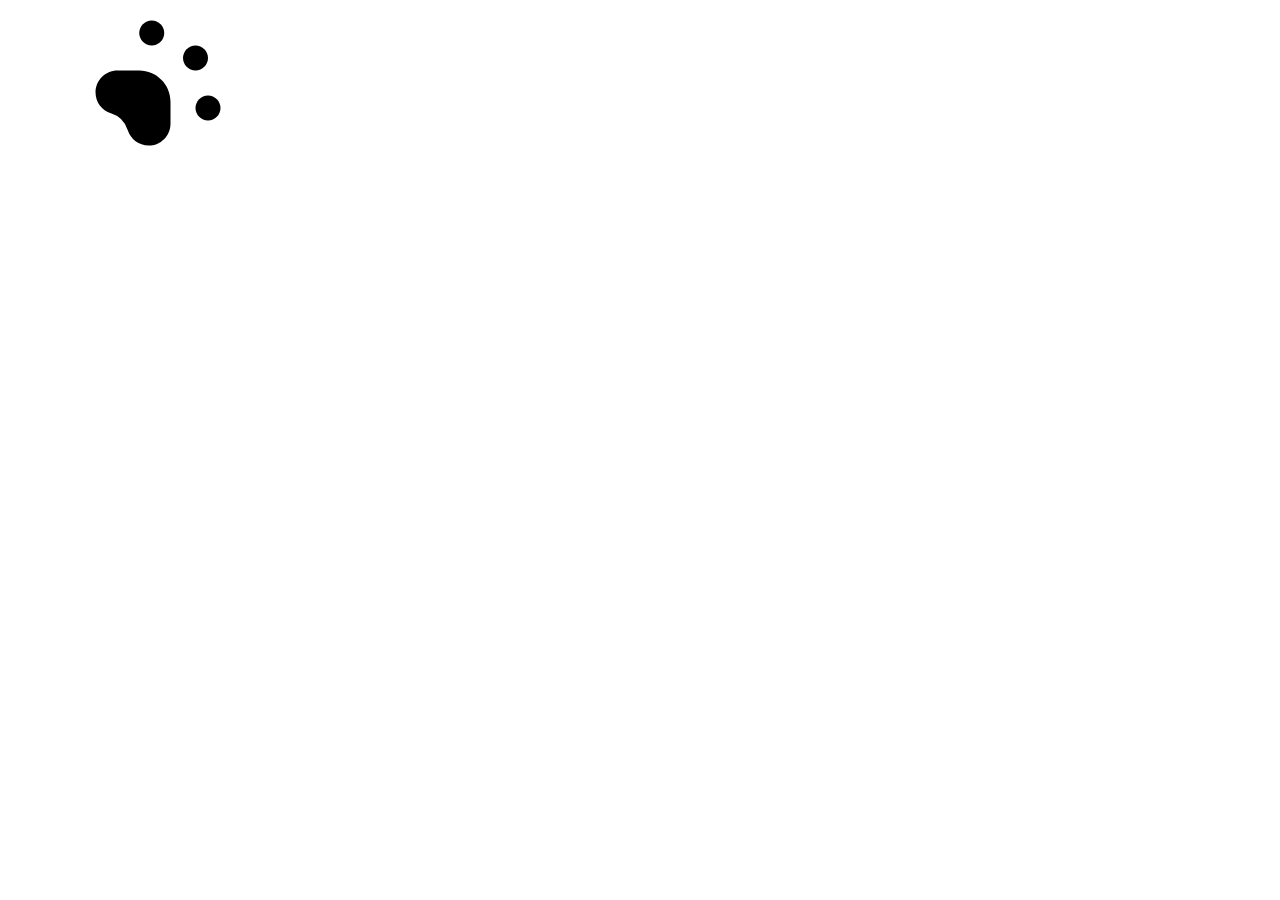
==== about.html @ f340c149 "init commit" ====
<!DOCTYPE html>
<html lang="en">

<head>
  <meta charset="UTF-8">
  <meta name="viewport" content="width=device-width, initial-scale=1.0">
  <title>О нас
    <link rel="stylesheet" href="./web/css/main.css">
    <link rel="stylesheet" href="./web/css/about.css">
  </title>
</head>

<body>
  <header>
    <div class="logo">
      <span>
        <svg class="logo__icon">
          <use href="./images/sprite.svg#icon-paw-print"></use>
        </svg>
      </span>
      <span class="logo__text"></span>
    </div>
  </header>
</body>

</html>
---- web/css/main.css ----
html,
body,
div,
span,
applet,
object,
iframe,
h1,
h2,
h3,
h4,
h5,
h6,
p,
blockquote,
pre,
a,
abbr,
acronym,
address,
big,
cite,
code,
del,
dfn,
em,
img,
ins,
kbd,
q,
s,
samp,
small,
strike,
strong,
sub,
sup,
tt,
var,
b,
u,
i,
center,
dl,
dt,
dd,
ol,
ul,
li,
fieldset,
form,
label,
legend,
table,
caption,
tbody,
tfoot,
thead,
tr,
th,
td,
article,
aside,
canvas,
details,
embed,
figure,
figcaption,
footer,
header,
hgroup,
main,
menu,
nav,
output,
ruby,
section,
summary,
time,
mark,
audio,
video {
  margin: 0;
  padding: 0;
  border: 0;
  font-size: 100%;
  font: inherit;
  vertical-align: baseline;
}

article,
aside,
details,
figcaption,
figure,
footer,
header,
hgroup,
main,
menu,
nav,
section {
  display: block;
}

*[hidden] {
  display: none;
}

body {
  line-height: 1;
}

menu,
ol,
ul {
  list-style: none;
}

blockquote,
q {
  quotes: none;
}

blockquote:before,
blockquote:after,
q:before,
q:after {
  content: "";
  content: none;
}

table {
  border-collapse: collapse;
  border-spacing: 0;
}/*# sourceMappingURL=main.css.map */
---- web/css/about.css ----
/*# sourceMappingURL=about.css.map */
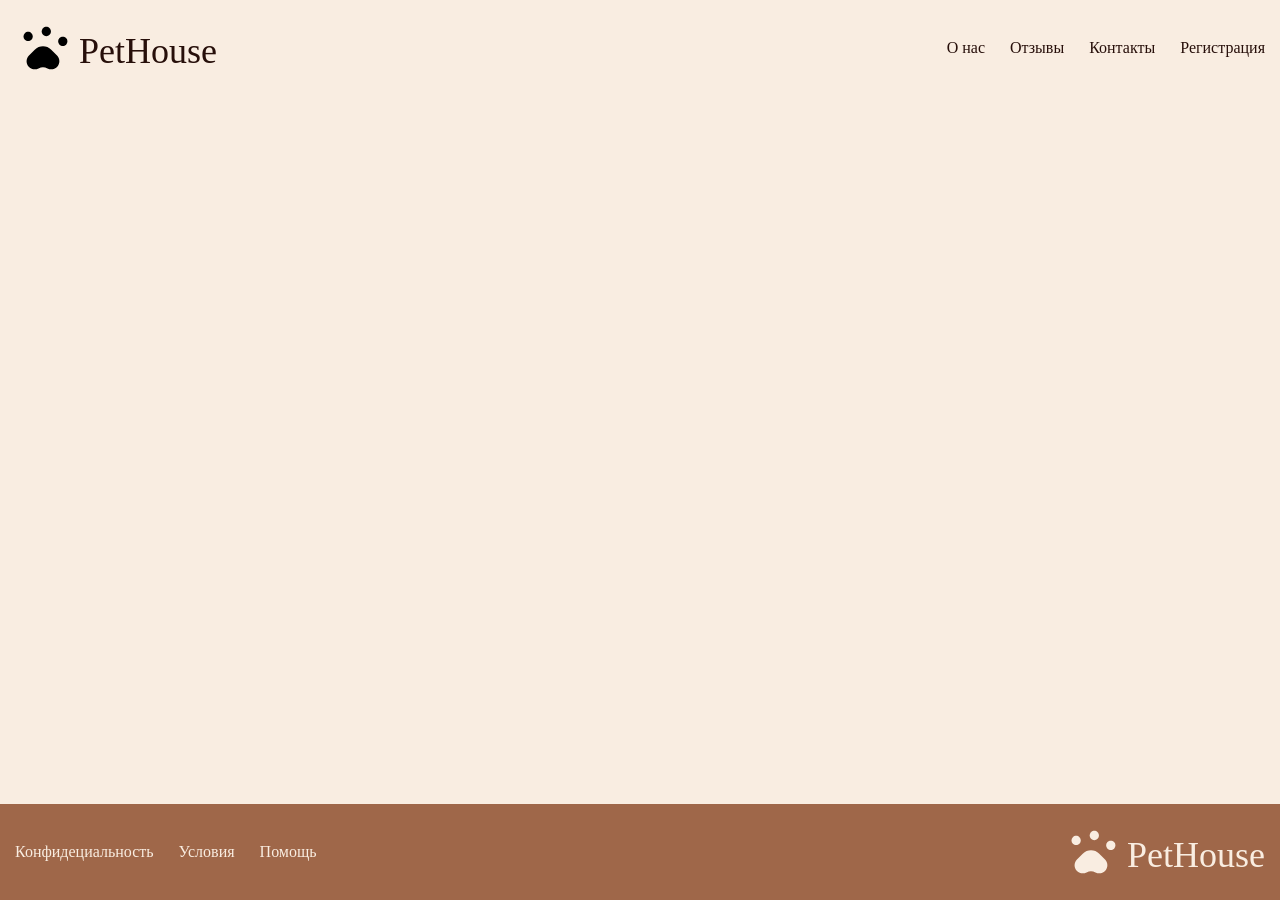
==== commit d9d7fe1a: "add header and footer" ====
--- a/about.html
+++ b/about.html
@@ -4,23 +4,100 @@
 <head>
   <meta charset="UTF-8">
   <meta name="viewport" content="width=device-width, initial-scale=1.0">
-  <title>О нас
-    <link rel="stylesheet" href="./web/css/main.css">
-    <link rel="stylesheet" href="./web/css/about.css">
-  </title>
+  <title>О нас</title>
+  <link rel="stylesheet" href="./web/css/main.css">
+  <link rel="stylesheet" href="./web/css/about.css">
 </head>
 
 <body>
-  <header>
-    <div class="logo">
-      <span>
-        <svg class="logo__icon">
-          <use href="./images/sprite.svg#icon-paw-print"></use>
-        </svg>
-      </span>
-      <span class="logo__text"></span>
+  <header class="header container">
+    <div>
+      <a href="" class="logo">
+        <span>
+          <svg class="logo__icon">
+            <use href="./images/sprite.svg#icon-paw-print"></use>
+          </svg>
+        </span>
+        <span class="logo__text">PetHouse</span>
+      </a>
     </div>
+
+    <nav class="nav">
+      <ul class="nav__list">
+        <li class="nav__item">
+          <a href="">
+            <span class="nav__text">
+              О нас
+            </span>
+          </a>
+        </li>
+        <li class="nav__item">
+          <a href="">
+            <span class="nav__text">
+              Отзывы
+            </span>
+          </a>
+        </li>
+        <li class="nav__item">
+          <a href="">
+            <span class="nav__text">
+              Контакты
+            </span>
+          </a>
+        </li>
+        <li class="nav__item">
+          <a href="">
+            <span class="nav__text">
+              Регистрация
+            </span>
+          </a>
+        </li>
+      </ul>
+    </nav>
   </header>
+
+  <main></main>
+
+  <footer class="footer">
+    <div class="container">
+      <div>
+        <a href="" class="logo">
+          <span>
+            <svg class="logo__icon">
+              <use href="./images/sprite.svg#icon-paw-print"></use>
+            </svg>
+          </span>
+          <span class="logo__text">PetHouse</span>
+        </a>
+      </div>
+
+      <nav class="nav">
+        <ul class="nav__list">
+          <li class="nav__item">
+            <a href="">
+              <span class="nav__text">
+                Конфидециальность
+              </span>
+            </a>
+          </li>
+          <li class="nav__item">
+            <a href="">
+              <span class="nav__text">
+                Условия
+              </span>
+            </a>
+          </li>
+          <li class="nav__item">
+            <a href="">
+              <span class="nav__text">
+                Помощь
+              </span>
+            </a>
+          </li>
+        </ul>
+      </nav>
+    </div>
+  </footer>
 </body>
 
 </html>
--- a/web/css/main.css
+++ b/web/css/main.css
@@ -133,4 +133,237 @@
 table {
   border-collapse: collapse;
   border-spacing: 0;
+}
+
+@font-face {
+  font-family: "Nunito";
+  src: url("../fonts/Nunito/Nunito-Regular.ttf") format("truetype");
+  font-weight: 400;
+  font-style: normal;
+  font-display: swap;
+}
+@font-face {
+  font-family: "Nunito";
+  src: url("../fonts/Nunito/Nunito-SemiBold.ttf") format("truetype");
+  font-weight: 600;
+  font-style: normal;
+  font-display: swap;
+}
+@font-face {
+  font-family: "Nunito";
+  src: url("../fonts/Nunito/Nunito-Bold.ttf") format("truetype");
+  font-weight: 700;
+  font-style: normal;
+  font-display: swap;
+}
+@font-face {
+  font-family: "GeorgiaCustom";
+  src: url("../fonts/Georgia/georgia.ttf") format("truetype");
+  font-weight: 400;
+  font-style: normal;
+  font-display: swap;
+}
+@font-face {
+  font-family: "GeorgiaCustom";
+  src: url("../fonts/Georgia/georgiab.ttf") format("truetype");
+  font-weight: 700;
+  font-style: normal;
+  font-display: swap;
+}
+*,
+*::before,
+*::after {
+  -webkit-box-sizing: border-box;
+          box-sizing: border-box;
+}
+
+html,
+body {
+  height: 100vh;
+  margin: 0;
+  padding: 0;
+}
+
+html {
+  text-rendering: optimizeLegibility;
+  -webkit-font-smoothing: antialiased;
+  -moz-osx-font-smoothing: grayscale;
+}
+
+body {
+  font-family: "Nunito", Arial, sans-serif;
+  font-size: 14px;
+  line-height: 1.4;
+  font-weight: 400;
+  color: #270f0A;
+  max-width: 100%;
+  overscroll-behavior-y: none;
+  background-color: #f9ede1;
+  position: relative;
+}
+
+h1,
+h2,
+h3,
+h4,
+h5,
+h6,
+p {
+  margin: 0;
+}
+
+ul,
+ol {
+  margin: 0;
+  padding: 0;
+}
+
+a {
+  color: inherit;
+  text-decoration: none;
+}
+
+button {
+  font: inherit;
+  color: inherit;
+  cursor: pointer;
+  background: none;
+  border: none;
+}
+
+input,
+textarea,
+select {
+  font: inherit;
+  color: inherit;
+}
+
+:focus-visible {
+  outline: none;
+}
+
+img,
+svg,
+video {
+  max-width: 100%;
+  height: auto;
+  display: block;
+}
+
+::-webkit-input-placeholder {
+  color: grey;
+}
+
+::-moz-placeholder {
+  color: grey;
+}
+
+:-ms-input-placeholder {
+  color: grey;
+}
+
+::-ms-input-placeholder {
+  color: grey;
+}
+
+::placeholder {
+  color: grey;
+}
+
+input[type=search]::-webkit-search-decoration,
+input[type=search]::-webkit-search-cancel-button,
+input[type=search]::-webkit-search-results-button,
+input[type=search]::-webkit-search-results-decoration {
+  display: none;
+}
+
+.container {
+  width: 100%;
+  margin: 0 auto;
+  padding: 0 15px;
+  -webkit-box-sizing: border-box;
+          box-sizing: border-box;
+}
+
+main {
+  height: calc(100% - 192px);
+}
+
+.header {
+  display: -webkit-box;
+  display: -ms-flexbox;
+  display: flex;
+  -webkit-box-align: center;
+      -ms-flex-align: center;
+          align-items: center;
+  -webkit-box-pack: justify;
+      -ms-flex-pack: justify;
+          justify-content: space-between;
+  padding: 20px 15px;
+}
+
+.logo {
+  display: -webkit-box;
+  display: -ms-flexbox;
+  display: flex;
+  -webkit-box-align: end;
+      -ms-flex-align: end;
+          align-items: flex-end;
+  gap: 8px;
+}
+.logo__icon {
+  width: 56px;
+  height: 56px;
+  -webkit-transform: rotate(-45deg);
+          transform: rotate(-45deg);
+  line-height: 0;
+}
+.logo__text {
+  font-size: 36px;
+  font-family: "GeorgiaCustom", Georgia, serif;
+}
+
+.nav__list {
+  display: -webkit-box;
+  display: -ms-flexbox;
+  display: flex;
+  -webkit-box-align: center;
+      -ms-flex-align: center;
+          align-items: center;
+  -webkit-box-pack: justify;
+      -ms-flex-pack: justify;
+          justify-content: space-between;
+  margin-left: auto;
+  gap: 25px;
+}
+.nav__text {
+  font-size: 16px;
+  font-family: "GeorgiaCustom", Georgia, serif;
+}
+.nav__text:hover {
+  text-decoration: underline;
+}
+
+.footer {
+  background-color: #9f6749;
+  color: #f9ede1;
+}
+.footer .logo__icon {
+  fill: #f9ede1;
+}
+.footer .container {
+  display: -webkit-box;
+  display: -ms-flexbox;
+  display: flex;
+  -webkit-box-align: center;
+      -ms-flex-align: center;
+          align-items: center;
+  -webkit-box-orient: horizontal;
+  -webkit-box-direction: reverse;
+      -ms-flex-direction: row-reverse;
+          flex-direction: row-reverse;
+  -webkit-box-pack: justify;
+      -ms-flex-pack: justify;
+          justify-content: space-between;
+  padding: 20px 15px;
 }/*# sourceMappingURL=main.css.map */
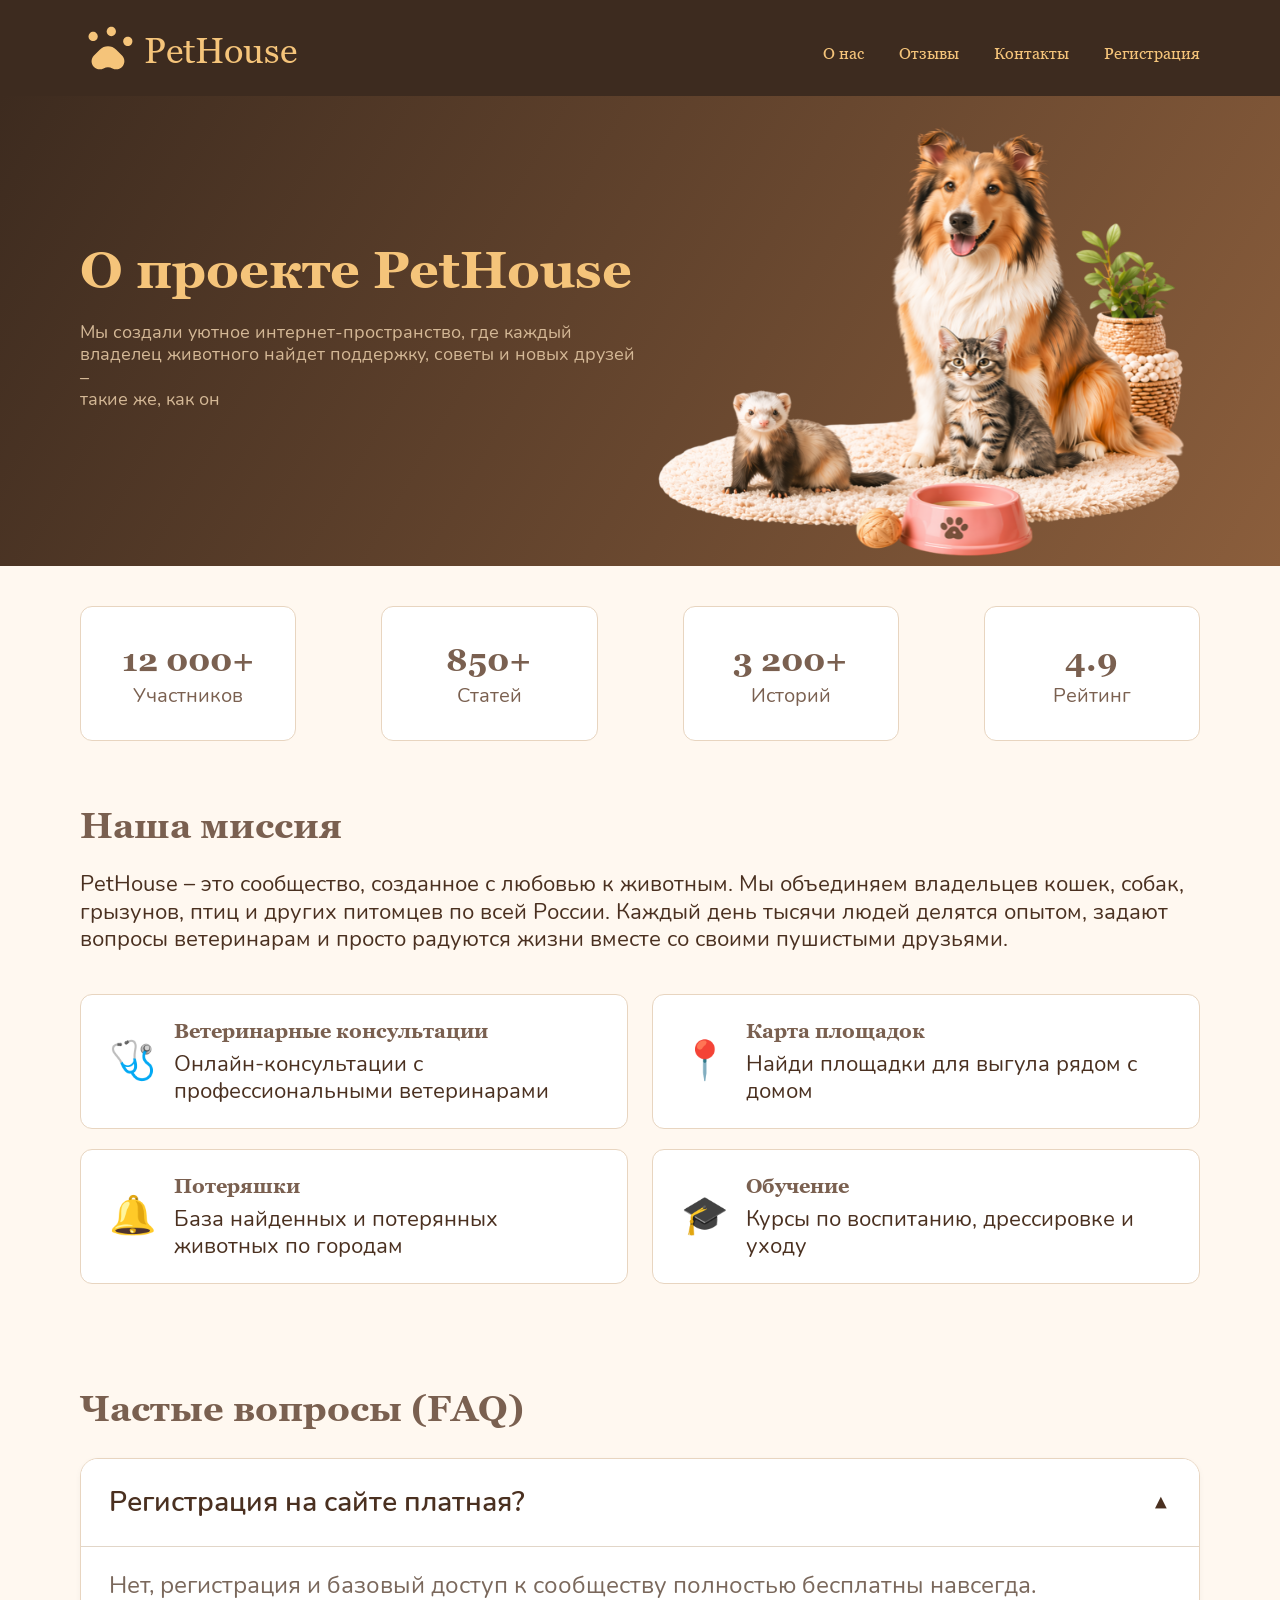
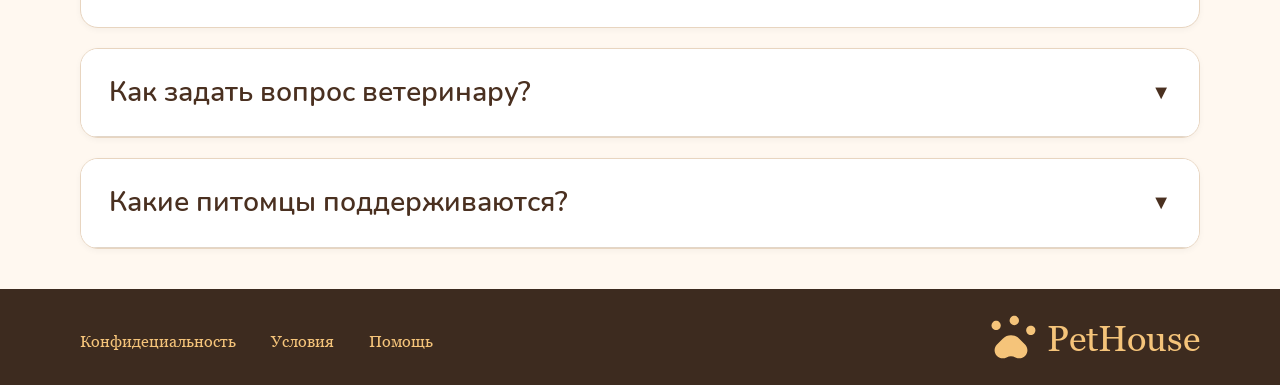
==== commit 6f058a75: "lttle fix" ====
--- a/about.html
+++ b/about.html
@@ -1,18 +1,18 @@
-<!DOCTYPE html>
+<!doctype html>
 <html lang="en">
 
 <head>
-  <meta charset="UTF-8">
-  <meta name="viewport" content="width=device-width, initial-scale=1.0">
-  <title>О нас</title>
-  <link rel="stylesheet" href="./web/css/main.css">
-  <link rel="stylesheet" href="./web/css/about.css">
+  <meta charset="UTF-8" />
+  <meta name="viewport" content="width=device-width, initial-scale=1.0" />
+  <title>О проекте</title>
+  <link rel="stylesheet" href="./css/main.css" />
+  <link rel="stylesheet" href="./css/about.css" />
 </head>
 
 <body>
   <header class="header container">
     <div>
-      <a href="" class="logo">
+      <a href="./index.html" class="logo">
         <span>
           <svg class="logo__icon">
             <use href="./images/sprite.svg#icon-paw-print"></use>
@@ -25,28 +25,28 @@
     <nav class="nav">
       <ul class="nav__list">
         <li class="nav__item">
-          <a href="">
+          <a href="./about.html">
             <span class="nav__text">
               О нас
             </span>
           </a>
         </li>
         <li class="nav__item">
-          <a href="">
+          <a href="./comments.html">
             <span class="nav__text">
               Отзывы
             </span>
           </a>
         </li>
         <li class="nav__item">
-          <a href="">
+          <a href="./contact.html">
             <span class="nav__text">
               Контакты
             </span>
           </a>
         </li>
         <li class="nav__item">
-          <a href="">
+          <a href="./register.html">
             <span class="nav__text">
               Регистрация
             </span>
@@ -56,8 +56,162 @@
     </nav>
   </header>
 
-  <main></main>
-
+  <section>
+    <div class="about_project container">
+      <div class="block1">
+        <h1>О проекте PetHouse</h1>
+        <p>
+          Мы создали уютное интернет-пространство, где каждый <br />
+          владелец животного найдет поддержку, советы и новых друзей –
+          <br />такие же, как он
+        </p>
+      </div>
+      <div class="about_img">
+        <img src="./images/1f466df7-a735-4710-bc5d-af42dd13fc96-Photoroom_1_1.png" alt="твой питомец" />
+      </div>
+    </div>
+  </section>
+
+  <section>
+    <div class="inform">
+      <ul>
+        <li>
+          <h2>12 000+</h2>
+          <h4>Участников</h4>
+        </li>
+        <li>
+          <h2>850+</h2>
+          <h4>Статей</h4>
+        </li>
+        <li>
+          <h2>3 200+</h2>
+          <h4>Историй</h4>
+        </li>
+        <li>
+          <h2>4.9</h2>
+          <h4>Рейтинг</h4>
+        </li>
+      </ul>
+    </div>
+  </section>
+
+  <section>
+    <div class="our_mission">
+      <h2>Наша миссия</h2>
+      <p>
+        PetHouse – это сообщество, созданное с любовью к животным. Мы
+        объединяем владельцев кошек, собак, грызунов, птиц и других питомцев
+        по всей России. Каждый день тысячи людей делятся опытом, задают
+        вопросы ветеринарам и просто радуются жизни вместе со своими пушистыми
+        друзьями.
+      </p>
+      <div class="cards">
+        <ul class="cards__list">
+          <li class="cards__item">
+            <span class="cards__icon">🩺</span>
+
+            <div class="cards__content">
+              <h3 class="cards__title">Ветеринарные консультации</h3>
+              <p class="cards__text">
+                Онлайн-консультации с профессиональными ветеринарами
+              </p>
+            </div>
+          </li>
+
+          <li class="cards__item">
+            <span class="cards__icon">📍</span>
+
+            <div class="cards__content">
+              <h3 class="cards__title">Карта площадок</h3>
+              <p class="cards__text">
+                Найди площадки для выгула рядом с домом
+              </p>
+            </div>
+          </li>
+
+          <li class="cards__item">
+            <span class="cards__icon">🔔</span>
+
+            <div class="cards__content">
+              <h3 class="cards__title">Потеряшки</h3>
+              <p class="cards__text">
+                База найденных и потерянных животных по городам
+              </p>
+            </div>
+          </li>
+
+          <li class="cards__item">
+            <span class="cards__icon">🎓</span>
+
+            <div class="cards__content">
+              <h3 class="cards__title">Обучение</h3>
+              <p class="cards__text">
+                Курсы по воспитанию, дрессировке и уходу
+              </p>
+            </div>
+          </li>
+        </ul>
+      </div>
+    </div>
+  </section>
+
+  <section class="faq container">
+    <h2 class="faq__title">Частые вопросы (FAQ)</h2>
+
+    <div class="faq__list">
+      <div class="faq__item active">
+        <button class="faq__question" type="button">
+          <span>Регистрация на сайте платная?</span>
+          <span class="faq__icon">▼</span>
+        </button>
+        <div class="faq__answer">
+          <p>
+            Нет, регистрация и базовый доступ к сообществу полностью бесплатны
+            навсегда.
+          </p>
+        </div>
+      </div>
+
+      <div class="faq__item">
+        <button class="faq__question" type="button">
+          <span>Как задать вопрос ветеринару?</span>
+          <span class="faq__icon">▼</span>
+        </button>
+        <div class="faq__answer">
+          <p>
+            После регистрации перейдите в раздел «Консультации» и напишите
+            вопрос — ветеринар ответит в течение 24 часов.
+          </p>
+        </div>
+      </div>
+
+      <div class="faq__item">
+        <button class="faq__question" type="button">
+          <span>Какие питомцы поддерживаются?</span>
+          <span class="faq__icon">▼</span>
+        </button>
+        <div class="faq__answer">
+          <p>
+            Мы рады всем: кошкам, собакам, птицам, рыбам, грызунам и даже
+            экзотическим животным!
+          </p>
+        </div>
+      </div>
+    </div>
+
+    <script>
+      const faqItems = document.querySelectorAll(".faq__item");
+
+      faqItems.forEach((item) => {
+        const button = item.querySelector(".faq__question");
+
+        button.addEventListener("click", () => {
+          item.classList.toggle("active");
+        });
+      });
+    </script>
+
+  </section>
   <footer class="footer">
     <div class="container">
       <div>
@@ -75,23 +229,17 @@
         <ul class="nav__list">
           <li class="nav__item">
             <a href="">
-              <span class="nav__text">
-                Конфидециальность
-              </span>
+              <span class="nav__text"> Конфидециальность </span>
             </a>
           </li>
           <li class="nav__item">
             <a href="">
-              <span class="nav__text">
-                Условия
-              </span>
+              <span class="nav__text"> Условия </span>
             </a>
           </li>
           <li class="nav__item">
             <a href="">
-              <span class="nav__text">
-                Помощь
-              </span>
+              <span class="nav__text"> Помощь </span>
             </a>
           </li>
         </ul>
--- a/css/main.css
+++ b/css/main.css
@@ -0,0 +1,351 @@
+html,
+body,
+div,
+span,
+applet,
+object,
+iframe,
+h1,
+h2,
+h3,
+h4,
+h5,
+h6,
+p,
+blockquote,
+pre,
+a,
+abbr,
+acronym,
+address,
+big,
+cite,
+code,
+del,
+dfn,
+em,
+img,
+ins,
+kbd,
+q,
+s,
+samp,
+small,
+strike,
+strong,
+sub,
+sup,
+tt,
+var,
+b,
+u,
+i,
+center,
+dl,
+dt,
+dd,
+ol,
+ul,
+li,
+fieldset,
+form,
+label,
+legend,
+table,
+caption,
+tbody,
+tfoot,
+thead,
+tr,
+th,
+td,
+article,
+aside,
+canvas,
+details,
+embed,
+figure,
+figcaption,
+footer,
+header,
+hgroup,
+main,
+menu,
+nav,
+output,
+ruby,
+section,
+summary,
+time,
+mark,
+audio,
+video {
+  margin: 0;
+  padding: 0;
+  border: 0;
+  font-size: 100%;
+  font: inherit;
+  vertical-align: baseline;
+}
+
+article,
+aside,
+details,
+figcaption,
+figure,
+footer,
+header,
+hgroup,
+main,
+menu,
+nav,
+section {
+  display: block;
+}
+
+*[hidden] {
+  display: none;
+}
+
+body {
+  line-height: 1;
+}
+
+menu,
+ol,
+ul {
+  list-style: none;
+}
+
+blockquote,
+q {
+  quotes: none;
+}
+
+blockquote:before,
+blockquote:after,
+q:before,
+q:after {
+  content: "";
+  content: none;
+}
+
+table {
+  border-collapse: collapse;
+  border-spacing: 0;
+}
+
+@font-face {
+  font-family: "Nunito";
+  src: url("../fonts/Nunito/Nunito-Regular.ttf") format("truetype");
+  font-weight: 400;
+  font-style: normal;
+  font-display: swap;
+}
+@font-face {
+  font-family: "Nunito";
+  src: url("../fonts/Nunito/Nunito-SemiBold.ttf") format("truetype");
+  font-weight: 600;
+  font-style: normal;
+  font-display: swap;
+}
+@font-face {
+  font-family: "Nunito";
+  src: url("../fonts/Nunito/Nunito-Bold.ttf") format("truetype");
+  font-weight: 700;
+  font-style: normal;
+  font-display: swap;
+}
+@font-face {
+  font-family: "GeorgiaCustom";
+  src: url("../fonts/Georgia/georgia.ttf") format("truetype");
+  font-weight: 400;
+  font-style: normal;
+  font-display: swap;
+}
+@font-face {
+  font-family: "GeorgiaCustom";
+  src: url("../fonts/Georgia/georgiab.ttf") format("truetype");
+  font-weight: 700;
+  font-style: normal;
+  font-display: swap;
+}
+*,
+*::before,
+*::after {
+  box-sizing: border-box;
+}
+
+html,
+body {
+  height: 100vh;
+  margin: 0;
+  padding: 0;
+}
+
+html {
+  text-rendering: optimizeLegibility;
+  -webkit-font-smoothing: antialiased;
+  -moz-osx-font-smoothing: grayscale;
+}
+
+body {
+  font-family: "Nunito", Arial, sans-serif;
+  font-size: 14px;
+  line-height: 1.4;
+  font-weight: 400;
+  color: #3D2B1F;
+  max-width: 100%;
+  overscroll-behavior-y: none;
+  background-color: #FFF8F0;
+  position: relative;
+}
+
+h1,
+h2,
+h3,
+h4,
+h5,
+h6,
+p {
+  margin: 0;
+  font-family: "GeorgiaCustom", Georgia, serif;
+}
+
+ul,
+ol {
+  margin: 0;
+  padding: 0;
+}
+
+a, p {
+  color: inherit;
+  text-decoration: none;
+  font-family: "Nunito", Arial, sans-serif;
+}
+
+button {
+  font: inherit;
+  color: inherit;
+  cursor: pointer;
+  background: none;
+  border: none;
+  font-family: "Nunito", Arial, sans-serif;
+}
+
+input,
+textarea,
+select {
+  font: inherit;
+  color: inherit;
+  font-family: "Nunito", Arial, sans-serif;
+}
+
+:focus-visible {
+  outline: none;
+}
+
+img,
+svg,
+video {
+  max-width: 100%;
+  height: auto;
+  display: block;
+}
+
+::-moz-placeholder {
+  color: grey;
+}
+
+::placeholder {
+  color: grey;
+}
+
+input[type=search]::-webkit-search-decoration,
+input[type=search]::-webkit-search-cancel-button,
+input[type=search]::-webkit-search-results-button,
+input[type=search]::-webkit-search-results-decoration {
+  display: none;
+}
+
+.container {
+  width: 100%;
+  margin: 0 auto;
+  padding: 0 80px;
+  box-sizing: border-box;
+}
+
+main {
+  min-height: calc(100% - 192px);
+}
+
+.header {
+  display: flex;
+  align-items: center;
+  justify-content: space-between;
+  padding: 20px 80px;
+  background-color: #3D2B1F;
+  color: #F5C47A;
+}
+
+.logo {
+  display: flex;
+  align-items: flex-end;
+  gap: 8px;
+}
+.logo__icon {
+  width: 56px;
+  height: 56px;
+  transform: rotate(-45deg);
+  line-height: 0;
+  fill: #F5C47A;
+}
+.logo__text {
+  font-size: 36px;
+  font-family: "GeorgiaCustom", Georgia, serif;
+}
+
+.nav__list {
+  display: flex;
+  align-items: center;
+  justify-content: space-between;
+  margin-left: auto;
+  gap: 35px;
+}
+.nav__text {
+  position: relative;
+  display: inline-block;
+  font-size: 16px;
+  font-family: "GeorgiaCustom", Georgia, serif;
+  padding-top: 10px;
+}
+.nav__text::before {
+  content: "";
+  position: absolute;
+  left: 0;
+  bottom: -4px;
+  width: 100%;
+  height: 2px;
+  background: #F5C47A;
+  transform: scaleX(0);
+  transform-origin: left;
+  transition: transform 0.3s ease;
+}
+.nav__text:hover::before {
+  transform: scaleX(1);
+}
+
+.footer {
+  background-color: #3D2B1F;
+  color: #F5C47A;
+}
+.footer .logo__icon {
+  fill: #F5C47A;
+}
+.footer .container {
+  display: flex;
+  align-items: center;
+  flex-direction: row-reverse;
+  justify-content: space-between;
+  padding: 20px 80px;
+}
--- a/css/about.css
+++ b/css/about.css
@@ -0,0 +1,177 @@
+.about_project {
+  background: linear-gradient(120deg, #3D2B1F, #8B5E3C);
+  color: #8B5E3C;
+  padding: 20px 80px 0px 80px;
+  display: flex;
+  justify-content: space-between;
+  align-items: center;
+}
+.about_project p {
+  color: #D4B896;
+  font-size: 18px;
+  font-weight: 400;
+  margin-bottom: 30px;
+  line-height: 1.25;
+}
+
+.about_img img {
+  width: 570px;
+  height: 450px;
+}
+
+h1 {
+  font-family: "GeorgiaCustom", Georgia, serif;
+  color: #F5C47A;
+  font-size: 52px;
+  font-weight: 700;
+  line-height: 1.15;
+  margin-bottom: 20px;
+}
+
+.inform {
+  padding: 40px 80px;
+  text-align: center;
+}
+.inform h2 {
+  font-family: "GeorgiaCustom", Georgia, serif;
+  font-weight: 700;
+  color: #7A6050;
+  font-size: 32px;
+}
+.inform h4 {
+  font-family: "Nunito", Arial, sans-serif;
+  font-size: 20px;
+  color: #7A6050;
+}
+.inform ul {
+  display: flex;
+  gap: 85px;
+  padding: 0;
+  margin: 0;
+  list-style: none;
+}
+.inform li {
+  width: 100%;
+  padding: 30px 30px;
+  border: 1px solid #e8d5c0;
+  border-radius: 12px;
+  background-color: #fff;
+}
+
+.our_mission {
+  padding: 20px 80px;
+}
+.our_mission h2 {
+  font-family: "GeorgiaCustom", Georgia, serif;
+  font-weight: 700;
+  color: #7A6050;
+  font-size: 36px;
+  margin-bottom: 20px;
+}
+.our_mission p {
+  color: #4A3020;
+  font-size: 22px;
+  font-weight: 400;
+  line-height: 1.25;
+}
+
+.cards {
+  padding: 40px 0;
+}
+.cards .cards__list {
+  display: grid;
+  grid-template-columns: repeat(2, 1fr);
+  gap: 20px 24px;
+  padding: 0;
+  margin: 0;
+  list-style: none;
+}
+.cards .cards__item {
+  display: flex;
+  align-items: center;
+  gap: 18px;
+  padding: 22px 28px;
+  background-color: #fff;
+  border: 1px solid #e8d5c0;
+  border-radius: 12px;
+}
+.cards__icon {
+  flex-shrink: 0;
+  font-size: 38px;
+  line-height: 1;
+}
+.cards__title {
+  margin: 0 0 6px;
+  font-size: 20px;
+  font-weight: 700;
+  color: #7A6050;
+}
+.cards__text {
+  margin: 0;
+  font-size: 16px;
+  line-height: 1.4;
+  color: #D4B896;
+}
+
+.faq {
+  padding: 40px 80px;
+}
+.faq__title {
+  margin-bottom: 24px;
+  font-size: 36px;
+  font-weight: 700;
+  color: #7A6050;
+  font-family: "GeorgiaCustom", Georgia, serif;
+}
+.faq__list {
+  display: flex;
+  flex-direction: column;
+  gap: 20px;
+}
+.faq__item {
+  background-color: #fff;
+  border: 1px solid #e8d5c0;
+  border-radius: 18px;
+  overflow: hidden;
+  box-shadow: 0 2px 6px rgba(0, 0, 0, 0.04);
+}
+.faq__question {
+  width: 100%;
+  padding: 24px 28px;
+  display: flex;
+  align-items: center;
+  justify-content: space-between;
+  gap: 20px;
+  background-color: #ffffff;
+  border: none;
+  cursor: pointer;
+  font-size: 28px;
+  font-weight: 600;
+  color: #4A3020;
+  text-align: left;
+}
+.faq__icon {
+  flex-shrink: 0;
+  font-size: 20px;
+  transition: transform 0.3s ease;
+}
+.faq__answer {
+  max-height: 0;
+  overflow: hidden;
+  transition: max-height 0.3s ease, padding 0.3s ease;
+  padding: 0 28px;
+  border-top: 1px solid #e2d6c8;
+}
+.faq__answer p {
+  margin: 0;
+  padding: 20px 0 24px;
+  font-size: 24px;
+  line-height: 1.5;
+  color: #7a685c;
+}
+.faq__item.active .faq__answer {
+  max-height: 200px;
+}
+.faq__item.active .faq__icon {
+  transform: rotate(180deg);
+}
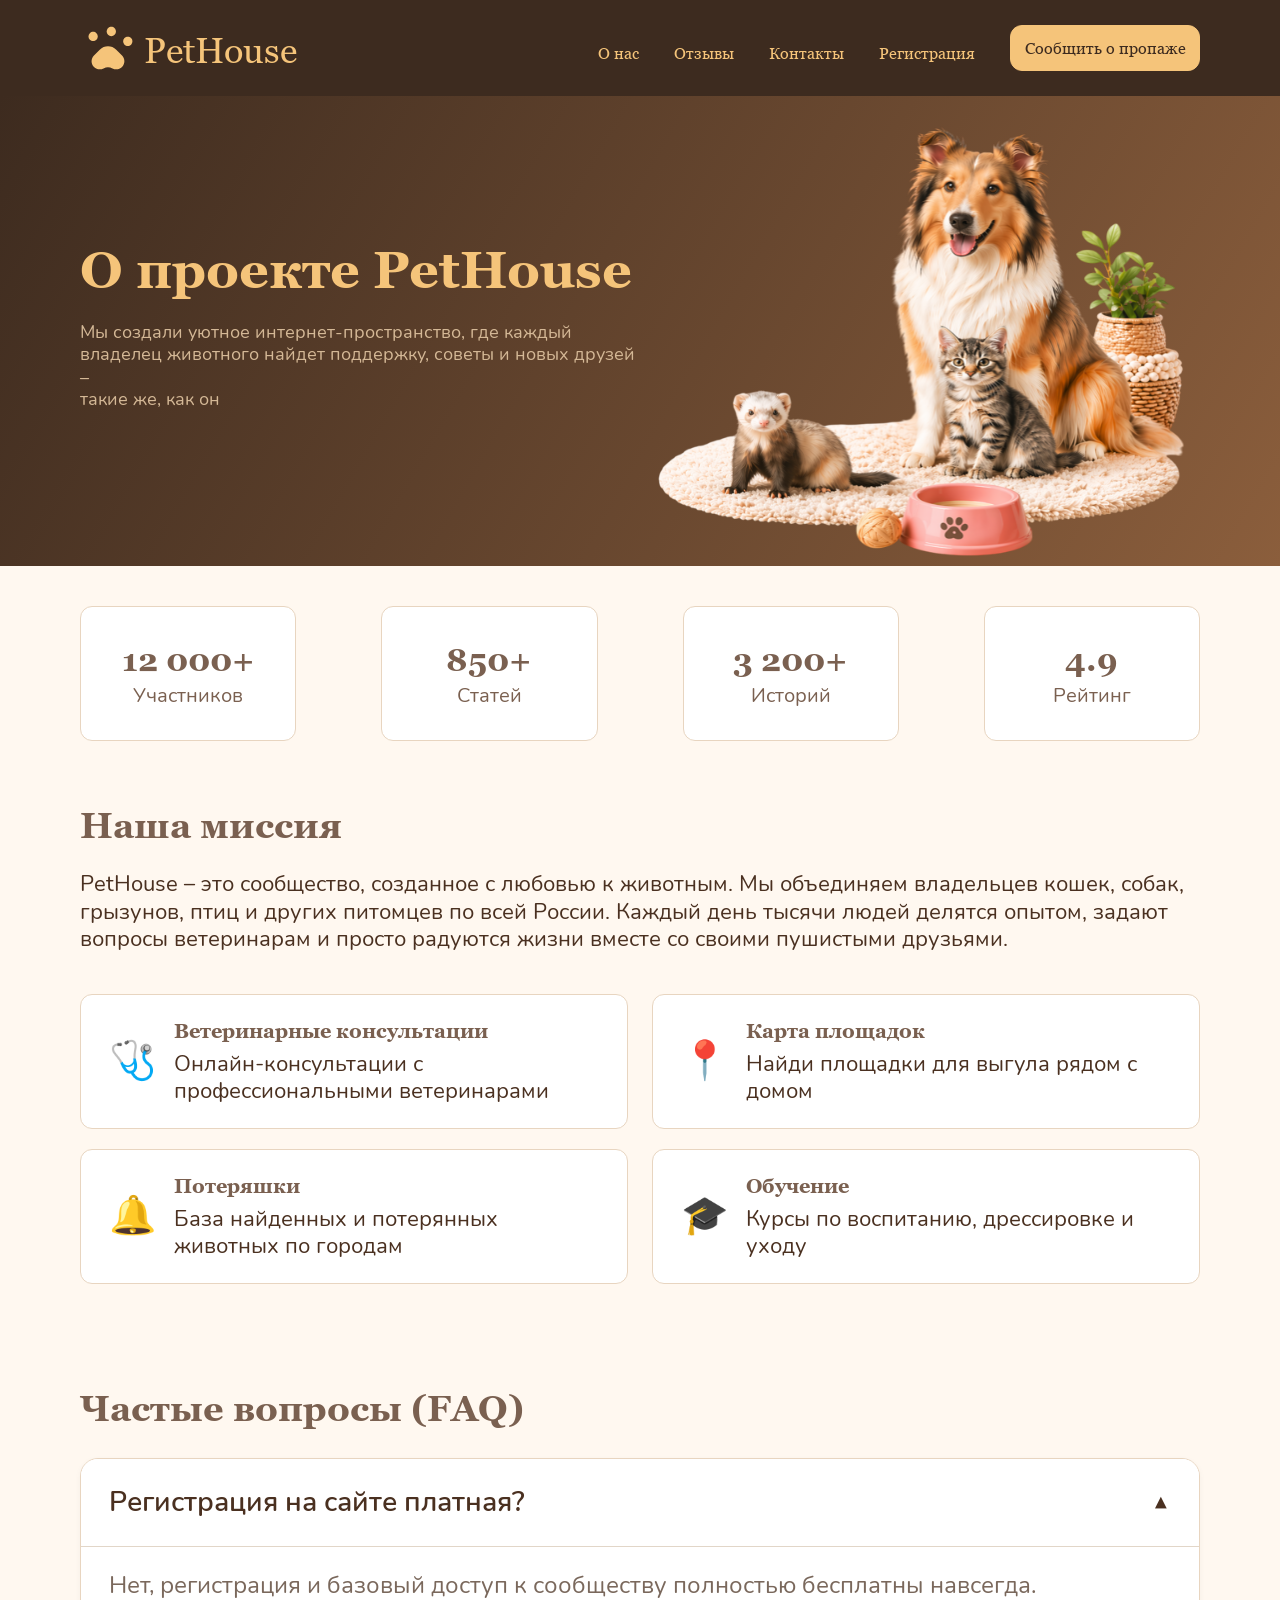
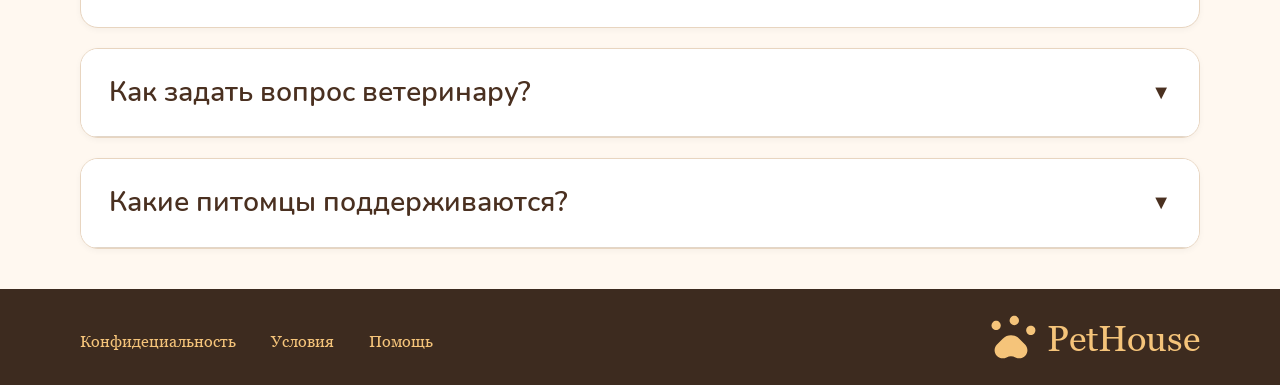
==== commit 9299c40c: "modal" ====
--- a/about.html
+++ b/about.html
@@ -52,6 +52,10 @@
             </span>
           </a>
         </li>
+        <li>
+                <button class="join_us__lost-button" type="button" id="openLostModal">
+            Сообщить о пропаже
+          </button></li>
       </ul>
     </nav>
   </header>
@@ -246,6 +250,91 @@
       </nav>
     </div>
   </footer>
+  <div class="modal" id="lostModal">
+      <div class="modal__overlay" id="closeLostModal"></div>
+
+      <div class="modal__content">
+        <button class="modal__close" type="button" id="modalCloseButton">
+          ×
+        </button>
+
+        <h2 class="modal__title">Сообщить о пропаже</h2>
+
+        <form class="lost-form" id="lostPetForm">
+          <div class="lost-form__field">
+            <label for="owner">Ваше имя</label>
+            <input
+              type="text"
+              id="owner"
+              name="owner"
+              placeholder="Например, Анна"
+            />
+            <span class="lost-form__error" data-error="owner"></span>
+          </div>
+
+          <div class="lost-form__field">
+            <label for="pet">Вид питомца</label>
+            <input
+              type="text"
+              id="pet"
+              name="pet"
+              placeholder="Например, кошка"
+            />
+            <span class="lost-form__error" data-error="pet"></span>
+          </div>
+
+          <div class="lost-form__field">
+            <label for="petName">Кличка питомца</label>
+            <input
+              type="text"
+              id="petName"
+              name="petName"
+              placeholder="Например, Муся"
+            />
+            <span class="lost-form__error" data-error="petName"></span>
+          </div>
+
+          <div class="lost-form__field">
+            <label for="city">Город</label>
+            <input
+              type="text"
+              id="city"
+              name="city"
+              placeholder="Например, Пенза"
+            />
+            <span class="lost-form__error" data-error="city"></span>
+          </div>
+
+          <div class="lost-form__field">
+            <label for="contact">Контакт</label>
+            <input
+              type="text"
+              id="contact"
+              name="contact"
+              placeholder="Телефон или email"
+            />
+            <span class="lost-form__error" data-error="contact"></span>
+          </div>
+
+          <div class="lost-form__field">
+            <label for="description">Описание</label>
+            <textarea
+              id="description"
+              name="description"
+              placeholder="Опишите питомца и место пропажи"
+            ></textarea>
+            <span class="lost-form__error" data-error="description"></span>
+          </div>
+
+          <p class="lost-form__message" id="lostFormMessage"></p>
+
+          <button class="lost-form__button" type="submit">
+            Отправить объявление
+          </button>
+        </form>
+      </div>
+    </div>
+    <script src="./scripts/lost-pets.js"></script>
 </body>
 
 </html>
--- a/css/main.css
+++ b/css/main.css
@@ -348,4 +348,26 @@
   flex-direction: row-reverse;
   justify-content: space-between;
   padding: 20px 80px;
+}
+
+.nav button{
+  display: inline-flex;
+  align-items: center;
+  justify-content: center;
+  min-width: 190px;
+  padding: 11px 6px;
+  background-color: #F5C47A;
+  color: #3D2B1F;
+  border: 1px solid #F5C47A;
+  border-radius: 12px;
+  font-size: 16px;
+  font-family: "GeorgiaCustom", Georgia, serif;
+  cursor: pointer;
+  transition: 0.3s ease;
+}
+
+.nav button:hover{
+  color: #F5C47A;
+  background-color: #3D2B1F;
+  border: 1px solid #F5C47A;
 }
--- a/css/about.css
+++ b/css/about.css
@@ -174,4 +174,183 @@
 }
 .faq__item.active .faq__icon {
   transform: rotate(180deg);
+}
+
+.modal {
+  position: fixed;
+  inset: 0;
+  z-index: 100;
+  display: none;
+  align-items: center;
+  justify-content: center;
+  padding: 20px;
+}
+
+.modal.is-open {
+  display: flex;
+}
+
+.modal__overlay {
+  position: absolute;
+  inset: 0;
+  background-color: rgba(0, 0, 0, 0.55);
+}
+
+.modal__content {
+  position: relative;
+  z-index: 1;
+  width: min(100%, 560px);
+  max-height: 90vh;
+  overflow-y: auto;
+  padding: 32px;
+  background-color: #fffdf9;
+  border-radius: 18px;
+}
+
+.modal__close {
+  position: absolute;
+  top: 16px;
+  right: 18px;
+  background: none;
+  border: none;
+  font-size: 32px;
+  line-height: 1;
+  cursor: pointer;
+}
+
+.modal__title {
+  margin: 0 0 24px;
+  color: #6B3F2A;
+  font-family: "GeorgiaCustom", Georgia, serif;
+  font-size: 22px;
+}
+
+.lost-form {
+  display: flex;
+  flex-direction: column;
+  gap: 16px;
+}
+
+.lost-form__field {
+  display: flex;
+  flex-direction: column;
+  gap: 6px;
+}
+
+.lost-form__field label {
+  font-weight: 700;
+  color: #6B3F2A;
+}
+
+.lost-form__field input,
+.lost-form__field textarea {
+  width: 100%;
+  padding: 13px 15px;
+  border: 1px solid #e8d5c0;
+  border-radius: 12px;
+  outline: none;
+  font-family: inherit;
+  font-size: 16px;
+}
+
+.lost-form__field textarea {
+  min-height: 110px;
+  resize: vertical;
+}
+
+.lost-form__field input:focus,
+.lost-form__field textarea:focus {
+  border-color: #F5C47A;
+}
+
+.lost-form__error {
+  min-height: 18px;
+  font-size: 14px;
+  color: #c0392b;
+}
+
+.lost-form__message {
+  margin: 0;
+  font-weight: 700;
+}
+
+.lost-form__message.is-error {
+  color: #c0392b;
+}
+
+.lost-form__message.is-success {
+  color: #2f8f46;
+}
+
+.lost-form__button {
+  padding: 14px 24px;
+  background-color: #F5C47A;
+  color: #6B3F2A;
+  border: 1px solid #F5C47A;
+  border-radius: 12px;
+  font-size: 16px;
+  font-weight: 700;
+  cursor: pointer;
+  transition: 0.3s ease;
+}
+
+.lost-form__button:hover {
+  background-color: transparent;
+  color: #F5C47A;
+}
+
+.lost-board {
+  padding: 60px 0;
+}
+
+.lost-board__head {
+  margin-bottom: 28px;
+}
+
+.lost-board__title {
+  margin: 0 0 10px;
+  color: #6B3F2A;
+}
+
+.lost-board__text {
+  margin: 0;
+  color: #D4B896;
+}
+
+.lost-board__list {
+  display: grid;
+  grid-template-columns: repeat(2, 1fr);
+  gap: 20px;
+  padding: 0;
+  margin: 0;
+  list-style: none;
+}
+
+.lost-board__item {
+  padding: 24px;
+  background-color: #fff;
+  border: 1px solid #e8d5c0;
+  border-radius: 16px;
+}
+
+.lost-board__item-title {
+  margin: 0 0 10px;
+  color: #6B3F2A;
+}
+
+.lost-board__item-text {
+  margin: 0 0 8px;
+  color: #D4B896;
+}
+
+.lost-board__item-contact {
+  margin: 14px 0 0;
+  font-weight: 700;
+  color: #6B3F2A;
+}
+
+@media (max-width: 768px) {
+  .lost-board__list {
+    grid-template-columns: 1fr;
+  }
 }
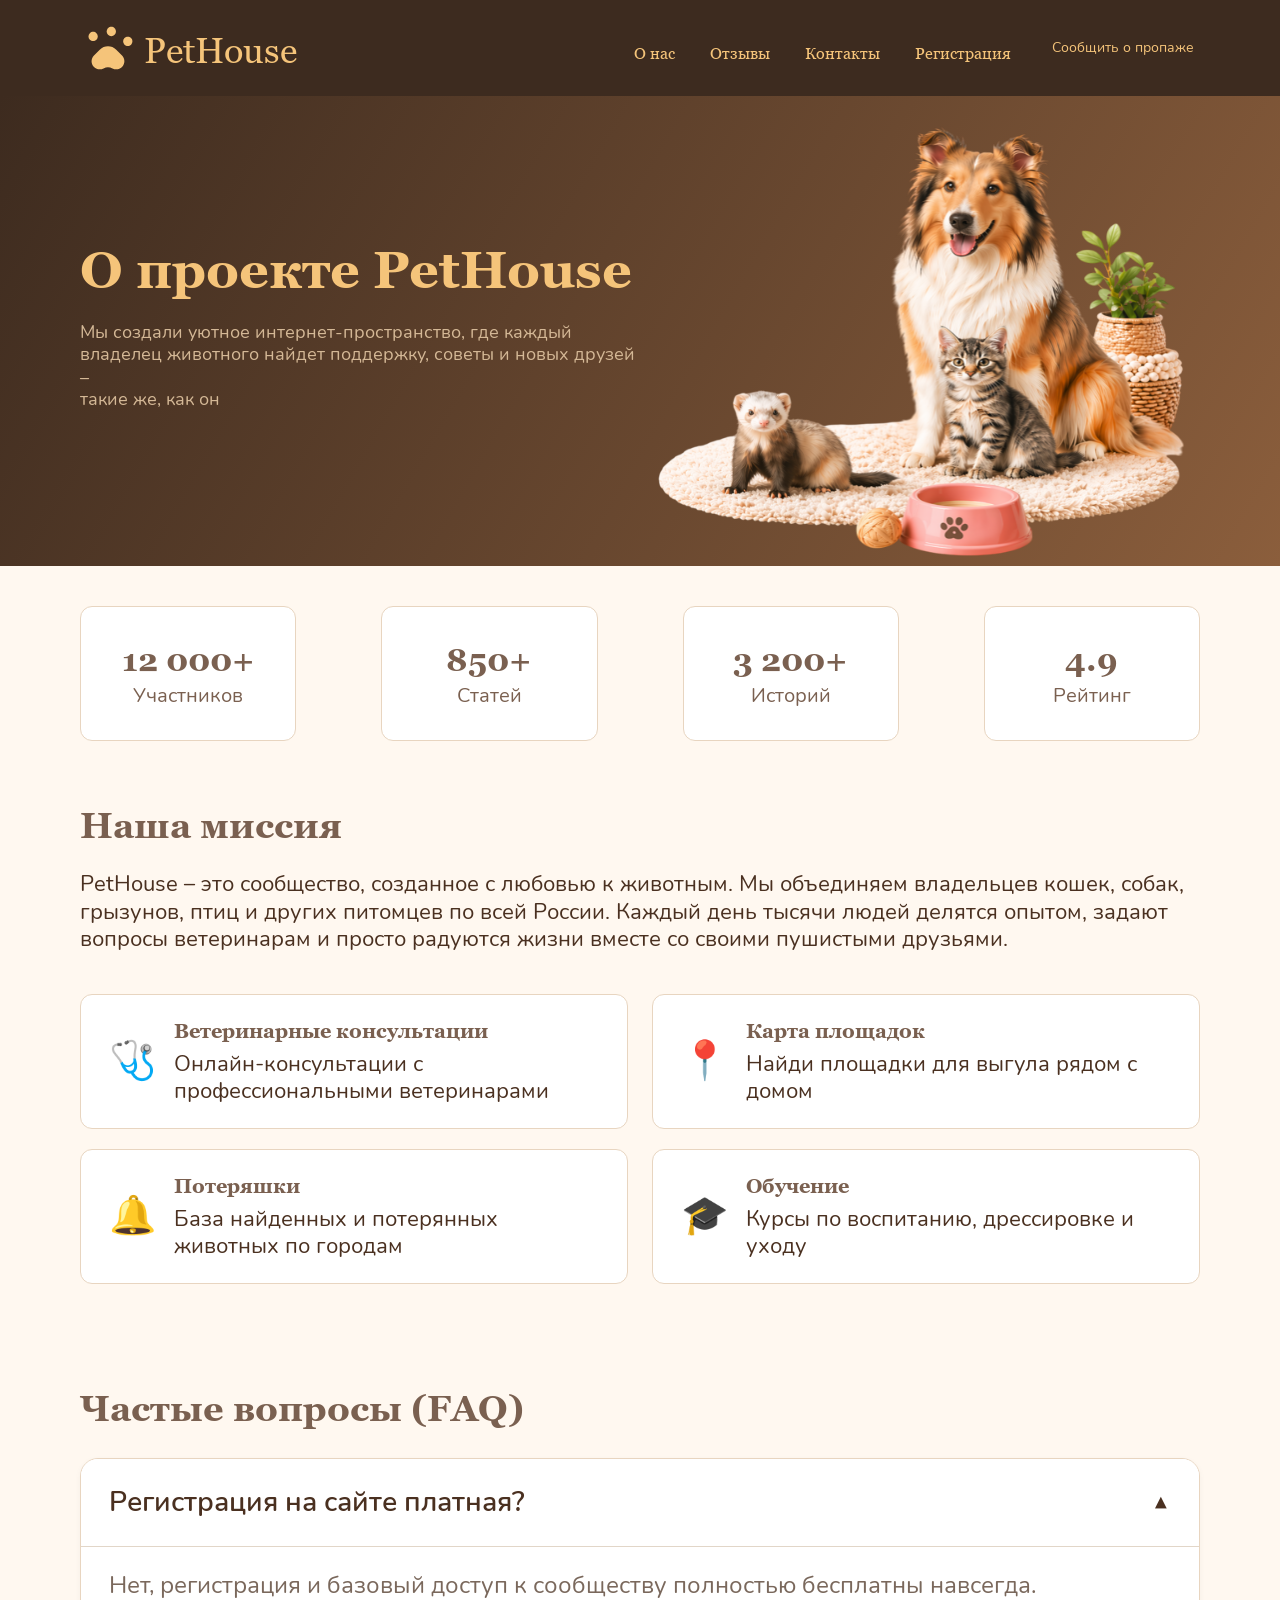
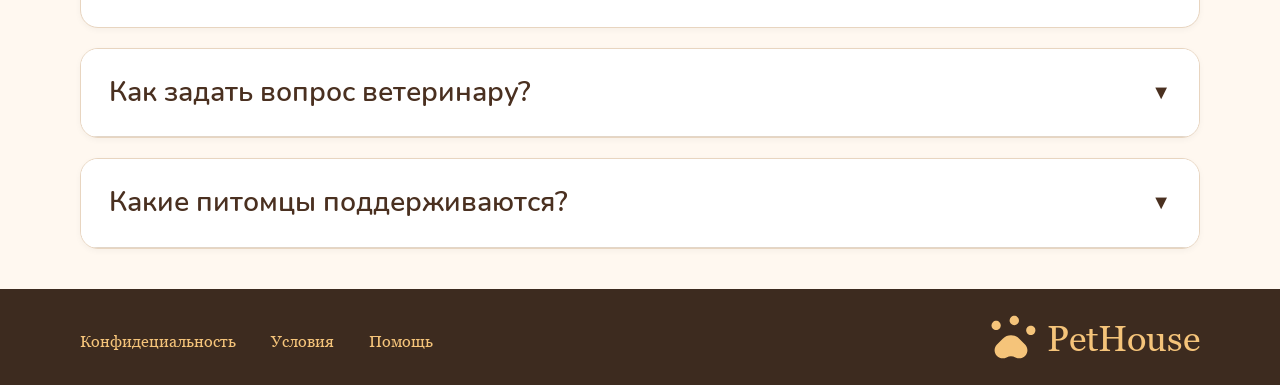
==== commit a0920a6a: "hi" ====
--- a/about.html
+++ b/about.html
@@ -53,9 +53,10 @@
           </a>
         </li>
         <li>
-                <button class="join_us__lost-button" type="button" id="openLostModal">
+          <button class="join_us__lost-button" type="button" id="openLostModal">
             Сообщить о пропаже
-          </button></li>
+          </button>
+        </li>
       </ul>
     </nav>
   </header>
@@ -251,90 +252,61 @@
     </div>
   </footer>
   <div class="modal" id="lostModal">
-      <div class="modal__overlay" id="closeLostModal"></div>
-
-      <div class="modal__content">
-        <button class="modal__close" type="button" id="modalCloseButton">
-          ×
+    <div class="modal__overlay" id="closeLostModal"></div>
+
+    <div class="modal__content">
+      <button class="modal__close" type="button" id="modalCloseButton">
+        ×
+      </button>
+
+      <h2 class="modal__title">Сообщить о пропаже</h2>
+
+      <form class="lost-form" id="lostPetForm">
+        <div class="lost-form__field">
+          <label for="owner">Ваше имя</label>
+          <input type="text" id="owner" name="owner" placeholder="Например, Анна" />
+          <span class="form__error" data-error="owner"></span>
+        </div>
+
+        <div class="lost-form__field">
+          <label for="pet">Вид питомца</label>
+          <input type="text" id="pet" name="pet" placeholder="Например, кошка" />
+          <span class="form__error" data-error="pet"></span>
+        </div>
+
+        <div class="lost-form__field">
+          <label for="petName">Кличка питомца</label>
+          <input type="text" id="petName" name="petName" placeholder="Например, Муся" />
+          <span class="form__error" data-error="petName"></span>
+        </div>
+
+        <div class="lost-form__field">
+          <label for="city">Город</label>
+          <input type="text" id="city" name="city" placeholder="Например, Пенза" />
+          <span class="form__error" data-error="city"></span>
+        </div>
+
+        <div class="lost-form__field">
+          <label for="contact">Контакт</label>
+          <input type="text" id="contact" name="contact" placeholder="Телефон или email" />
+          <span class="form__error" data-error="contact"></span>
+        </div>
+
+        <div class="lost-form__field">
+          <label for="description">Описание</label>
+          <textarea id="description" name="description" placeholder="Опишите питомца и место пропажи"></textarea>
+          <span class="form__error" data-error="description"></span>
+        </div>
+
+        <p class="lost-form__message" id="lostFormMessage"></p>
+
+        <button class="lost-form__button" type="submit">
+          Отправить объявление
         </button>
-
-        <h2 class="modal__title">Сообщить о пропаже</h2>
-
-        <form class="lost-form" id="lostPetForm">
-          <div class="lost-form__field">
-            <label for="owner">Ваше имя</label>
-            <input
-              type="text"
-              id="owner"
-              name="owner"
-              placeholder="Например, Анна"
-            />
-            <span class="lost-form__error" data-error="owner"></span>
-          </div>
-
-          <div class="lost-form__field">
-            <label for="pet">Вид питомца</label>
-            <input
-              type="text"
-              id="pet"
-              name="pet"
-              placeholder="Например, кошка"
-            />
-            <span class="lost-form__error" data-error="pet"></span>
-          </div>
-
-          <div class="lost-form__field">
-            <label for="petName">Кличка питомца</label>
-            <input
-              type="text"
-              id="petName"
-              name="petName"
-              placeholder="Например, Муся"
-            />
-            <span class="lost-form__error" data-error="petName"></span>
-          </div>
-
-          <div class="lost-form__field">
-            <label for="city">Город</label>
-            <input
-              type="text"
-              id="city"
-              name="city"
-              placeholder="Например, Пенза"
-            />
-            <span class="lost-form__error" data-error="city"></span>
-          </div>
-
-          <div class="lost-form__field">
-            <label for="contact">Контакт</label>
-            <input
-              type="text"
-              id="contact"
-              name="contact"
-              placeholder="Телефон или email"
-            />
-            <span class="lost-form__error" data-error="contact"></span>
-          </div>
-
-          <div class="lost-form__field">
-            <label for="description">Описание</label>
-            <textarea
-              id="description"
-              name="description"
-              placeholder="Опишите питомца и место пропажи"
-            ></textarea>
-            <span class="lost-form__error" data-error="description"></span>
-          </div>
-
-          <p class="lost-form__message" id="lostFormMessage"></p>
-
-          <button class="lost-form__button" type="submit">
-            Отправить объявление
-          </button>
-        </form>
-      </div>
-    </div>
-    <script src="./scripts/lost-pets.js"></script>
+      </form>
+    </div>
+  </div>
+  <script src="./scripts/lost-pets.js"></script>
 </body>
 
 </html>
--- a/css/main.css
+++ b/css/main.css
@@ -173,7 +173,8 @@
 *,
 *::before,
 *::after {
-  box-sizing: border-box;
+  -webkit-box-sizing: border-box;
+          box-sizing: border-box;
 }
 
 html,
@@ -218,7 +219,8 @@
   padding: 0;
 }
 
-a, p {
+a,
+p {
   color: inherit;
   text-decoration: none;
   font-family: "Nunito", Arial, sans-serif;
@@ -253,7 +255,19 @@
   display: block;
 }
 
+::-webkit-input-placeholder {
+  color: grey;
+}
+
 ::-moz-placeholder {
+  color: grey;
+}
+
+:-ms-input-placeholder {
+  color: grey;
+}
+
+::-ms-input-placeholder {
   color: grey;
 }
 
@@ -272,31 +286,49 @@
   width: 100%;
   margin: 0 auto;
   padding: 0 80px;
-  box-sizing: border-box;
+  -webkit-box-sizing: border-box;
+          box-sizing: border-box;
 }
 
 main {
   min-height: calc(100% - 192px);
 }
 
+.form__error {
+  min-height: 18px;
+  font-size: 14px;
+  color: #c0392b;
+}
+
 .header {
-  display: flex;
-  align-items: center;
-  justify-content: space-between;
+  display: -webkit-box;
+  display: -ms-flexbox;
+  display: flex;
+  -webkit-box-align: center;
+      -ms-flex-align: center;
+          align-items: center;
+  -webkit-box-pack: justify;
+      -ms-flex-pack: justify;
+          justify-content: space-between;
   padding: 20px 80px;
   background-color: #3D2B1F;
   color: #F5C47A;
 }
 
 .logo {
-  display: flex;
-  align-items: flex-end;
+  display: -webkit-box;
+  display: -ms-flexbox;
+  display: flex;
+  -webkit-box-align: end;
+      -ms-flex-align: end;
+          align-items: flex-end;
   gap: 8px;
 }
 .logo__icon {
   width: 56px;
   height: 56px;
-  transform: rotate(-45deg);
+  -webkit-transform: rotate(-45deg);
+          transform: rotate(-45deg);
   line-height: 0;
   fill: #F5C47A;
 }
@@ -306,9 +338,15 @@
 }
 
 .nav__list {
-  display: flex;
-  align-items: center;
-  justify-content: space-between;
+  display: -webkit-box;
+  display: -ms-flexbox;
+  display: flex;
+  -webkit-box-align: center;
+      -ms-flex-align: center;
+          align-items: center;
+  -webkit-box-pack: justify;
+      -ms-flex-pack: justify;
+          justify-content: space-between;
   margin-left: auto;
   gap: 35px;
 }
@@ -327,12 +365,18 @@
   width: 100%;
   height: 2px;
   background: #F5C47A;
-  transform: scaleX(0);
-  transform-origin: left;
+  -webkit-transform: scaleX(0);
+          transform: scaleX(0);
+  -webkit-transform-origin: left;
+          transform-origin: left;
+  -webkit-transition: -webkit-transform 0.3s ease;
+  transition: -webkit-transform 0.3s ease;
   transition: transform 0.3s ease;
+  transition: transform 0.3s ease, -webkit-transform 0.3s ease;
 }
 .nav__text:hover::before {
-  transform: scaleX(1);
+  -webkit-transform: scaleX(1);
+          transform: scaleX(1);
 }
 
 .footer {
@@ -343,31 +387,182 @@
   fill: #F5C47A;
 }
 .footer .container {
-  display: flex;
-  align-items: center;
-  flex-direction: row-reverse;
-  justify-content: space-between;
+  display: -webkit-box;
+  display: -ms-flexbox;
+  display: flex;
+  -webkit-box-align: center;
+      -ms-flex-align: center;
+          align-items: center;
+  -webkit-box-orient: horizontal;
+  -webkit-box-direction: reverse;
+      -ms-flex-direction: row-reverse;
+          flex-direction: row-reverse;
+  -webkit-box-pack: justify;
+      -ms-flex-pack: justify;
+          justify-content: space-between;
   padding: 20px 80px;
 }
 
-.nav button{
-  display: inline-flex;
-  align-items: center;
-  justify-content: center;
-  min-width: 190px;
-  padding: 11px 6px;
+.modal {
+  position: fixed;
+  inset: 0;
+  z-index: 100;
+  display: none;
+  -webkit-box-align: center;
+      -ms-flex-align: center;
+          align-items: center;
+  -webkit-box-pack: center;
+      -ms-flex-pack: center;
+          justify-content: center;
+  padding: 20px;
+}
+.modal.is-open {
+  display: -webkit-box;
+  display: -ms-flexbox;
+  display: flex;
+}
+.modal__overlay {
+  position: absolute;
+  inset: 0;
+  background-color: rgba(0, 0, 0, 0.55);
+}
+.modal__content {
+  position: relative;
+  z-index: 1;
+  width: min(100%, 560px);
+  max-height: 90vh;
+  overflow-y: auto;
+  padding: 32px;
+  background-color: #fffdf9;
+  border-radius: 18px;
+}
+.modal__close {
+  position: absolute;
+  top: 16px;
+  right: 18px;
+  background: none;
+  border: none;
+  font-size: 32px;
+  line-height: 1;
+  cursor: pointer;
+}
+.modal__title {
+  margin: 0 0 24px;
+  color: #6B3F2A;
+  font-family: "GeorgiaCustom", Georgia, serif;
+  font-size: 22px;
+}
+
+.lost-form {
+  display: -webkit-box;
+  display: -ms-flexbox;
+  display: flex;
+  -webkit-box-orient: vertical;
+  -webkit-box-direction: normal;
+      -ms-flex-direction: column;
+          flex-direction: column;
+  gap: 16px;
+}
+.lost-form__field {
+  display: -webkit-box;
+  display: -ms-flexbox;
+  display: flex;
+  -webkit-box-orient: vertical;
+  -webkit-box-direction: normal;
+      -ms-flex-direction: column;
+          flex-direction: column;
+  gap: 6px;
+}
+.lost-form__field label {
+  font-weight: 700;
+  color: #6B3F2A;
+}
+.lost-form__field input, .lost-form__field textarea {
+  width: 100%;
+  padding: 13px 15px;
+  border: 1px solid #e8d5c0;
+  border-radius: 12px;
+  outline: none;
+  font-family: inherit;
+  font-size: 16px;
+}
+.lost-form__field textarea {
+  min-height: 110px;
+  resize: vertical;
+}
+.lost-form__field input:focus, .lost-form__field textarea:focus {
+  border-color: #F5C47A;
+}
+.lost-form__message {
+  margin: 0;
+  font-weight: 700;
+}
+.lost-form__message.is-error {
+  color: #c0392b;
+}
+.lost-form__message.is-success {
+  color: #2f8f46;
+}
+.lost-form__button {
+  padding: 14px 24px;
   background-color: #F5C47A;
-  color: #3D2B1F;
+  color: #6B3F2A;
   border: 1px solid #F5C47A;
   border-radius: 12px;
   font-size: 16px;
-  font-family: "GeorgiaCustom", Georgia, serif;
+  font-weight: 700;
   cursor: pointer;
+  -webkit-transition: 0.3s ease;
   transition: 0.3s ease;
 }
-
-.nav button:hover{
+.lost-form__button:hover {
+  background-color: transparent;
   color: #F5C47A;
-  background-color: #3D2B1F;
-  border: 1px solid #F5C47A;
+}
+
+.lost-board {
+  padding: 60px 0;
+}
+.lost-board__head {
+  margin-bottom: 28px;
+}
+.lost-board__title {
+  margin: 0 0 10px;
+  color: #6B3F2A;
+}
+.lost-board__text {
+  margin: 0;
+  color: #D4B896;
+}
+.lost-board__list {
+  display: grid;
+  grid-template-columns: repeat(2, 1fr);
+  gap: 20px;
+  padding: 0;
+  margin: 0;
+  list-style: none;
+}
+.lost-board__item {
+  padding: 24px;
+  background-color: #fff;
+  border: 1px solid #e8d5c0;
+  border-radius: 16px;
+}
+.lost-board__item-title {
+  margin: 0 0 10px;
+  color: #6B3F2A;
+}
+.lost-board__item-text {
+  margin: 0 0 8px;
+  color: #D4B896;
+}
+.lost-board__item-contact {
+  margin: 14px 0 0;
+  font-weight: 700;
+  color: #6B3F2A;
+}
+@media (max-width: 768px) {
+  .lost-board__list {
+    grid-template-columns: 1fr;
+  }
 }
--- a/css/about.css
+++ b/css/about.css
@@ -2,9 +2,15 @@
   background: linear-gradient(120deg, #3D2B1F, #8B5E3C);
   color: #8B5E3C;
   padding: 20px 80px 0px 80px;
-  display: flex;
-  justify-content: space-between;
-  align-items: center;
+  display: -webkit-box;
+  display: -ms-flexbox;
+  display: flex;
+  -webkit-box-pack: justify;
+      -ms-flex-pack: justify;
+          justify-content: space-between;
+  -webkit-box-align: center;
+      -ms-flex-align: center;
+          align-items: center;
 }
 .about_project p {
   color: #D4B896;
@@ -44,6 +50,8 @@
   color: #7A6050;
 }
 .inform ul {
+  display: -webkit-box;
+  display: -ms-flexbox;
   display: flex;
   gap: 85px;
   padding: 0;
@@ -87,8 +95,12 @@
   list-style: none;
 }
 .cards .cards__item {
-  display: flex;
-  align-items: center;
+  display: -webkit-box;
+  display: -ms-flexbox;
+  display: flex;
+  -webkit-box-align: center;
+      -ms-flex-align: center;
+          align-items: center;
   gap: 18px;
   padding: 22px 28px;
   background-color: #fff;
@@ -96,7 +108,8 @@
   border-radius: 12px;
 }
 .cards__icon {
-  flex-shrink: 0;
+  -ms-flex-negative: 0;
+      flex-shrink: 0;
   font-size: 38px;
   line-height: 1;
 }
@@ -124,8 +137,13 @@
   font-family: "GeorgiaCustom", Georgia, serif;
 }
 .faq__list {
-  display: flex;
-  flex-direction: column;
+  display: -webkit-box;
+  display: -ms-flexbox;
+  display: flex;
+  -webkit-box-orient: vertical;
+  -webkit-box-direction: normal;
+      -ms-flex-direction: column;
+          flex-direction: column;
   gap: 20px;
 }
 .faq__item {
@@ -133,14 +151,21 @@
   border: 1px solid #e8d5c0;
   border-radius: 18px;
   overflow: hidden;
-  box-shadow: 0 2px 6px rgba(0, 0, 0, 0.04);
+  -webkit-box-shadow: 0 2px 6px rgba(0, 0, 0, 0.04);
+          box-shadow: 0 2px 6px rgba(0, 0, 0, 0.04);
 }
 .faq__question {
   width: 100%;
   padding: 24px 28px;
-  display: flex;
-  align-items: center;
-  justify-content: space-between;
+  display: -webkit-box;
+  display: -ms-flexbox;
+  display: flex;
+  -webkit-box-align: center;
+      -ms-flex-align: center;
+          align-items: center;
+  -webkit-box-pack: justify;
+      -ms-flex-pack: justify;
+          justify-content: space-between;
   gap: 20px;
   background-color: #ffffff;
   border: none;
@@ -151,13 +176,18 @@
   text-align: left;
 }
 .faq__icon {
-  flex-shrink: 0;
+  -ms-flex-negative: 0;
+      flex-shrink: 0;
   font-size: 20px;
+  -webkit-transition: -webkit-transform 0.3s ease;
+  transition: -webkit-transform 0.3s ease;
   transition: transform 0.3s ease;
+  transition: transform 0.3s ease, -webkit-transform 0.3s ease;
 }
 .faq__answer {
   max-height: 0;
   overflow: hidden;
+  -webkit-transition: max-height 0.3s ease, padding 0.3s ease;
   transition: max-height 0.3s ease, padding 0.3s ease;
   padding: 0 28px;
   border-top: 1px solid #e2d6c8;
@@ -173,184 +203,6 @@
   max-height: 200px;
 }
 .faq__item.active .faq__icon {
-  transform: rotate(180deg);
-}
-
-.modal {
-  position: fixed;
-  inset: 0;
-  z-index: 100;
-  display: none;
-  align-items: center;
-  justify-content: center;
-  padding: 20px;
-}
-
-.modal.is-open {
-  display: flex;
-}
-
-.modal__overlay {
-  position: absolute;
-  inset: 0;
-  background-color: rgba(0, 0, 0, 0.55);
-}
-
-.modal__content {
-  position: relative;
-  z-index: 1;
-  width: min(100%, 560px);
-  max-height: 90vh;
-  overflow-y: auto;
-  padding: 32px;
-  background-color: #fffdf9;
-  border-radius: 18px;
-}
-
-.modal__close {
-  position: absolute;
-  top: 16px;
-  right: 18px;
-  background: none;
-  border: none;
-  font-size: 32px;
-  line-height: 1;
-  cursor: pointer;
-}
-
-.modal__title {
-  margin: 0 0 24px;
-  color: #6B3F2A;
-  font-family: "GeorgiaCustom", Georgia, serif;
-  font-size: 22px;
-}
-
-.lost-form {
-  display: flex;
-  flex-direction: column;
-  gap: 16px;
-}
-
-.lost-form__field {
-  display: flex;
-  flex-direction: column;
-  gap: 6px;
-}
-
-.lost-form__field label {
-  font-weight: 700;
-  color: #6B3F2A;
-}
-
-.lost-form__field input,
-.lost-form__field textarea {
-  width: 100%;
-  padding: 13px 15px;
-  border: 1px solid #e8d5c0;
-  border-radius: 12px;
-  outline: none;
-  font-family: inherit;
-  font-size: 16px;
-}
-
-.lost-form__field textarea {
-  min-height: 110px;
-  resize: vertical;
-}
-
-.lost-form__field input:focus,
-.lost-form__field textarea:focus {
-  border-color: #F5C47A;
-}
-
-.lost-form__error {
-  min-height: 18px;
-  font-size: 14px;
-  color: #c0392b;
-}
-
-.lost-form__message {
-  margin: 0;
-  font-weight: 700;
-}
-
-.lost-form__message.is-error {
-  color: #c0392b;
-}
-
-.lost-form__message.is-success {
-  color: #2f8f46;
-}
-
-.lost-form__button {
-  padding: 14px 24px;
-  background-color: #F5C47A;
-  color: #6B3F2A;
-  border: 1px solid #F5C47A;
-  border-radius: 12px;
-  font-size: 16px;
-  font-weight: 700;
-  cursor: pointer;
-  transition: 0.3s ease;
-}
-
-.lost-form__button:hover {
-  background-color: transparent;
-  color: #F5C47A;
-}
-
-.lost-board {
-  padding: 60px 0;
-}
-
-.lost-board__head {
-  margin-bottom: 28px;
-}
-
-.lost-board__title {
-  margin: 0 0 10px;
-  color: #6B3F2A;
-}
-
-.lost-board__text {
-  margin: 0;
-  color: #D4B896;
-}
-
-.lost-board__list {
-  display: grid;
-  grid-template-columns: repeat(2, 1fr);
-  gap: 20px;
-  padding: 0;
-  margin: 0;
-  list-style: none;
-}
-
-.lost-board__item {
-  padding: 24px;
-  background-color: #fff;
-  border: 1px solid #e8d5c0;
-  border-radius: 16px;
-}
-
-.lost-board__item-title {
-  margin: 0 0 10px;
-  color: #6B3F2A;
-}
-
-.lost-board__item-text {
-  margin: 0 0 8px;
-  color: #D4B896;
-}
-
-.lost-board__item-contact {
-  margin: 14px 0 0;
-  font-weight: 700;
-  color: #6B3F2A;
-}
-
-@media (max-width: 768px) {
-  .lost-board__list {
-    grid-template-columns: 1fr;
-  }
+  -webkit-transform: rotate(180deg);
+          transform: rotate(180deg);
 }
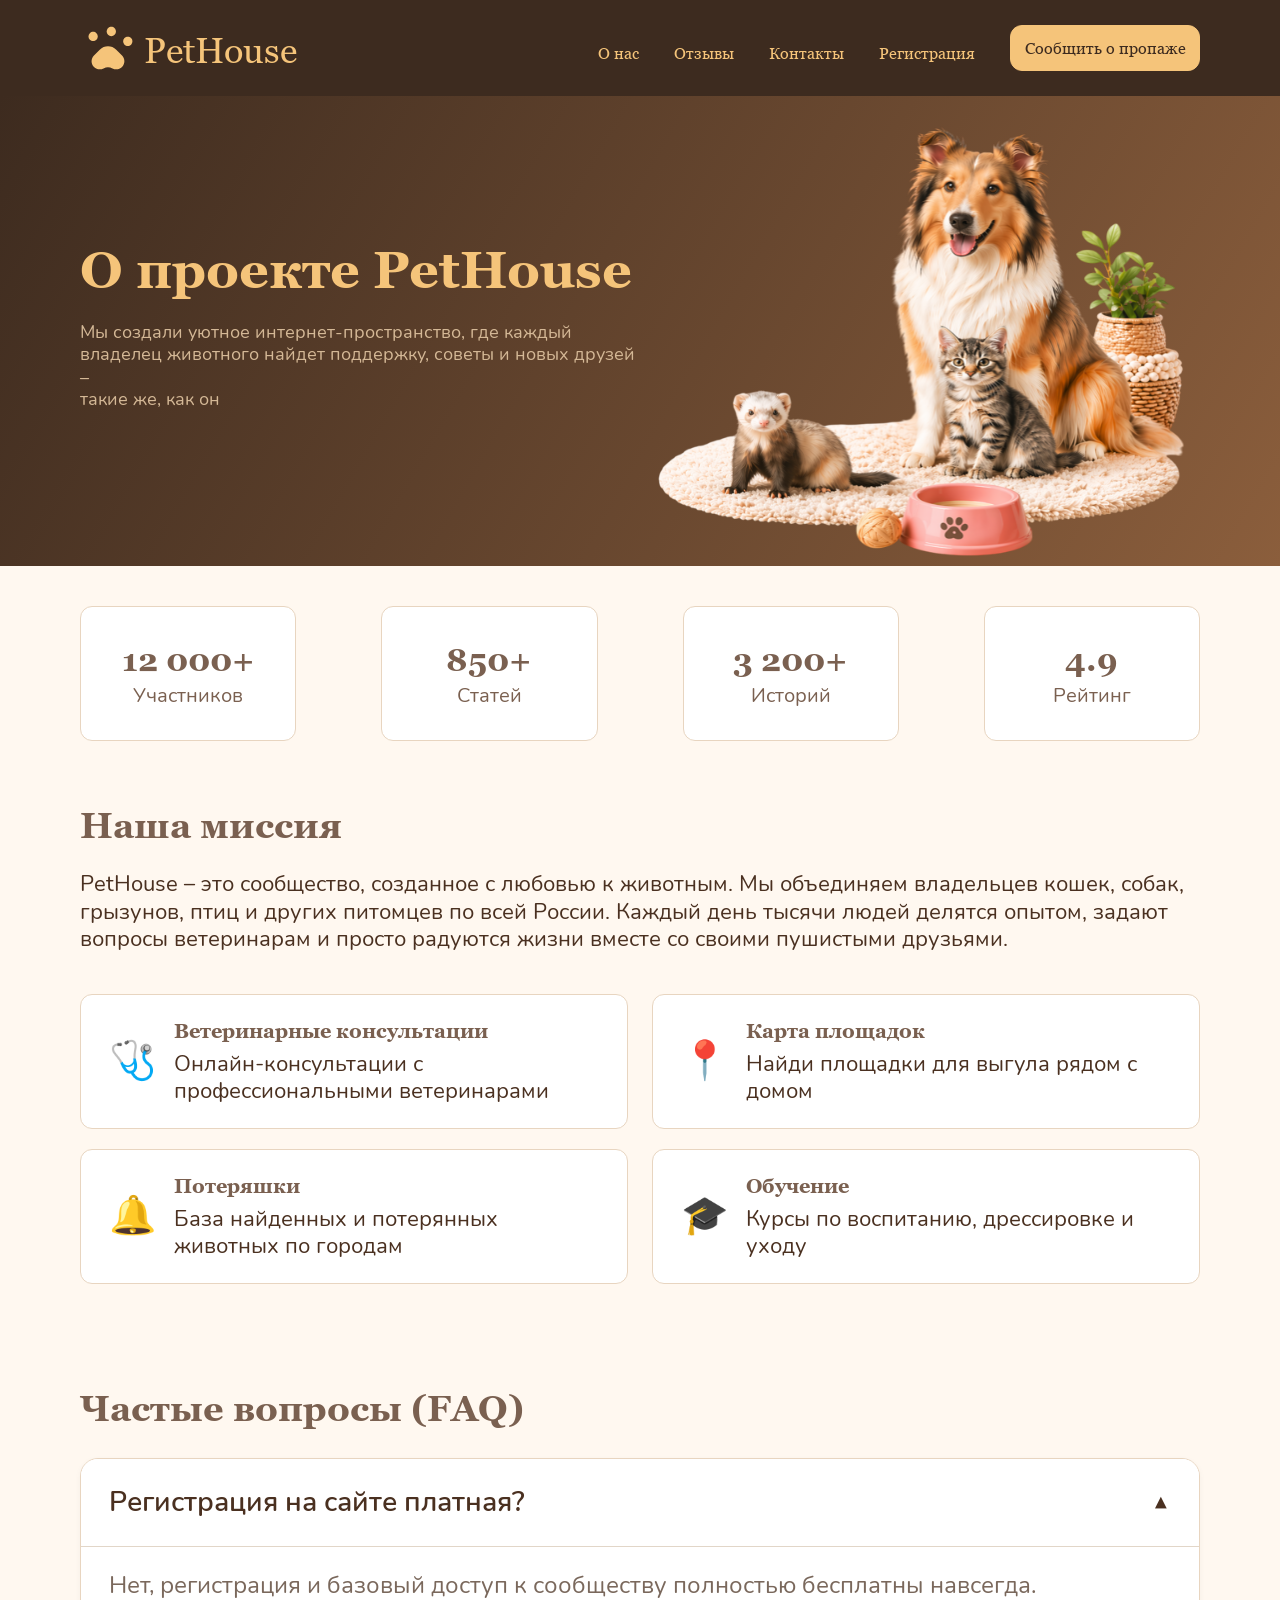
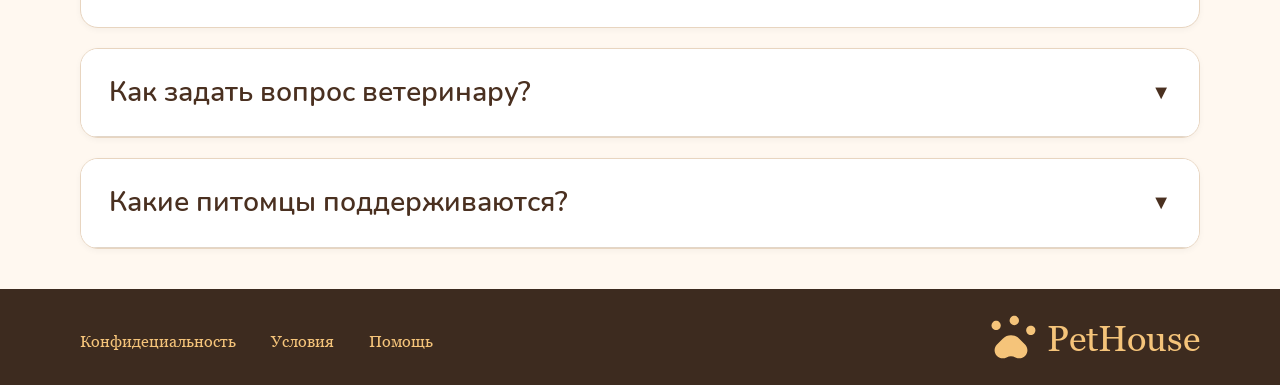
==== commit e12eb4a7: "add register validate" ====
--- a/about.html
+++ b/about.html
@@ -7,6 +7,7 @@
   <title>О проекте</title>
   <link rel="stylesheet" href="./css/main.css" />
   <link rel="stylesheet" href="./css/about.css" />
+  <script src="./scripts/lost-pets.js" defer></script>
 </head>
 
 <body>
@@ -53,7 +54,7 @@
           </a>
         </li>
         <li>
-          <button class="join_us__lost-button" type="button" id="openLostModal">
+          <button class="lost-button" type="button" id="openLostModal">
             Сообщить о пропаже
           </button>
         </li>
--- a/css/main.css
+++ b/css/main.css
@@ -565,4 +565,33 @@
   .lost-board__list {
     grid-template-columns: 1fr;
   }
+}
+
+.lost-button {
+  display: -webkit-inline-box;
+  display: -ms-inline-flexbox;
+  display: inline-flex;
+  -webkit-box-align: center;
+      -ms-flex-align: center;
+          align-items: center;
+  -webkit-box-pack: center;
+      -ms-flex-pack: center;
+          justify-content: center;
+  min-width: 190px;
+  padding: 11px 6px;
+  background-color: #F5C47A;
+  color: #3D2B1F;
+  border: 1px solid #F5C47A;
+  border-radius: 12px;
+  font-size: 16px;
+  font-family: "GeorgiaCustom", Georgia, serif;
+  cursor: pointer;
+  -webkit-transition: 0.3s ease;
+  transition: 0.3s ease;
+}
+
+.lost-button:hover {
+  color: #F5C47A;
+  background-color: #3D2B1F;
+  border: 1px solid #F5C47A;
 }
